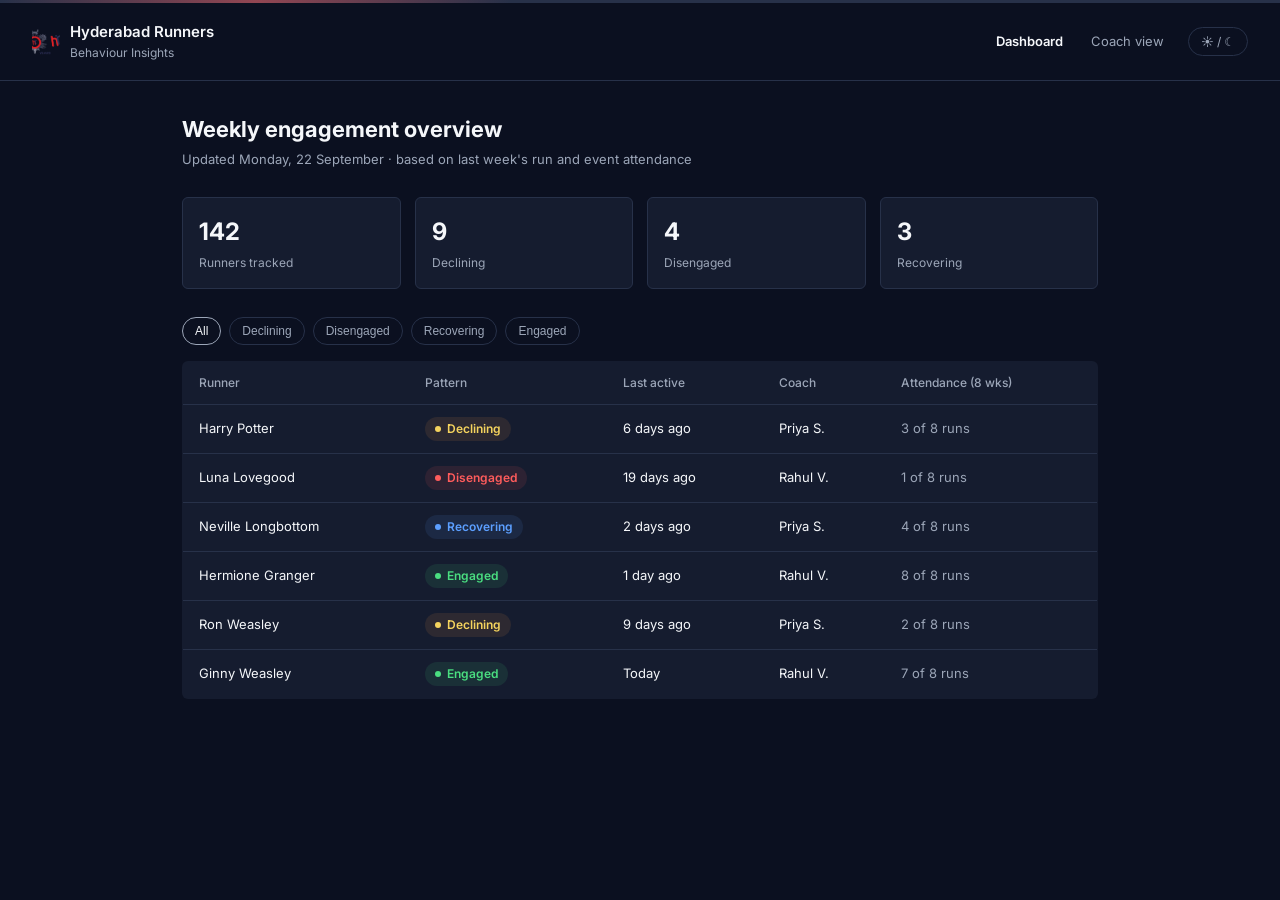
==== index.html @ 962ad206 "Added mock pages" ====
<!DOCTYPE html>
<html lang="en">
<head>
<meta charset="UTF-8">
<meta name="viewport" content="width=device-width, initial-scale=1">
<title>Hyderabad Runners- Behaviour Insights</title>
<link rel="icon" href="logo.png">
<link rel="stylesheet" href="style.css">
</head>
<body>

<div class="motion-strip"><span class="trail"></span><span class="runner">🏃</span></div>

<div class="topbar">
  <div class="brand">
    <img src="logo.png" alt="Hyderabad Runners logo" class="logo">
    <div>Hyderabad Runners<small>Behaviour Insights</small></div>
  </div>
  <div class="topbar-right">
    <nav>
      <a href="index.html" class="active">Dashboard</a>
      <a href="coach.html">Coach view</a>
    </nav>
    <button class="theme-toggle" onclick="toggleTheme()">☀ / ☾</button>
  </div>
</div>

<main>
  <h1>Weekly engagement overview</h1>
  <p class="subtitle">Updated Monday, 22 September · based on last week's run and event attendance</p>

  <div class="stats">
    <div class="stat"><div class="value">142</div><div class="label">Runners tracked</div></div>
    <div class="stat"><div class="value">9</div><div class="label">Declining</div></div>
    <div class="stat"><div class="value">4</div><div class="label">Disengaged</div></div>
    <div class="stat"><div class="value">3</div><div class="label">Recovering</div></div>
  </div>

  <div class="filters">
    <button class="filter active">All</button>
    <button class="filter">Declining</button>
    <button class="filter">Disengaged</button>
    <button class="filter">Recovering</button>
    <button class="filter">Engaged</button>
  </div>

  <table>
    <thead>
      <tr>
        <th>Runner</th>
        <th>Pattern</th>
        <th>Last active</th>
        <th>Coach</th>
        <th>Attendance (8 wks)</th>
      </tr>
    </thead>
    <tbody>
      <tr><td><a href="coach.html">Harry Potter</a></td><td><span class="tag declining">Declining</span></td><td>6 days ago</td><td>Priya S.</td><td class="dim">3 of 8 runs</td></tr>
      <tr><td><a href="coach.html">Luna Lovegood</a></td><td><span class="tag disengaged">Disengaged</span></td><td>19 days ago</td><td>Rahul V.</td><td class="dim">1 of 8 runs</td></tr>
      <tr><td><a href="coach.html">Neville Longbottom</a></td><td><span class="tag recovering">Recovering</span></td><td>2 days ago</td><td>Priya S.</td><td class="dim">4 of 8 runs</td></tr>
      <tr><td><a href="coach.html">Hermione Granger</a></td><td><span class="tag engaged">Engaged</span></td><td>1 day ago</td><td>Rahul V.</td><td class="dim">8 of 8 runs</td></tr>
      <tr><td><a href="coach.html">Ron Weasley</a></td><td><span class="tag declining">Declining</span></td><td>9 days ago</td><td>Priya S.</td><td class="dim">2 of 8 runs</td></tr>
      <tr><td><a href="coach.html">Ginny Weasley</a></td><td><span class="tag engaged">Engaged</span></td><td>Today</td><td>Rahul V.</td><td class="dim">7 of 8 runs</td></tr>
    </tbody>
  </table>

  
</main>

<script>
function toggleTheme() {
  const html = document.documentElement;
  const isLight = html.getAttribute('data-theme') === 'light';
  html.setAttribute('data-theme', isLight ? 'dark' : 'light');
  localStorage.setItem('theme', isLight ? 'dark' : 'light');
}
(function() {
  const saved = localStorage.getItem('theme');
  if (saved) document.documentElement.setAttribute('data-theme', saved);
})();
</script>
</body>
</html>
---- style.css ----
@import url('https://fonts.googleapis.com/css2?family=Inter:wght@400;500;600;700&display=swap');

:root {
  --bg: #0B1020;
  --panel: #151C2F;
  --border: #273149;
  --text: #F5F7FA;
  --text-dim: #9CA6B8;
  --engaged: #4ADE80;
  --declining: #F4D35E;
  --disengaged: #FF5C5C;
  --recovering: #5C9FFF;
}

html[data-theme="light"] {
  --bg: #F7F8FB;
  --panel: #FFFFFF;
  --border: #E2E6EE;
  --text: #12172B;
  --text-dim: #666F87;
  --engaged: #1FA25A;
  --declining: #B8860B;
  --disengaged: #E4483F;
  --recovering: #2F6FE0;
}

* { box-sizing: border-box; }

body {
  margin: 0;
  background: var(--bg);
  color: var(--text);
  font-family: 'Inter', system-ui, sans-serif;
  font-size: 15px;
  line-height: 1.5;
  transition: background 0.2s ease, color 0.2s ease;
}

.motion-strip {
  position: relative;
  height: 3px;
  background: var(--border);
  overflow: hidden;
}
.motion-strip .runner {
  position: absolute;
  top: -9px;
  left: -24px;
  font-size: 14px;
  animation: run-across 7s linear infinite;
}
.motion-strip .trail {
  position: absolute;
  top: 0; left: 0;
  height: 100%;
  width: 40%;
  background: linear-gradient(90deg, transparent, var(--disengaged), transparent);
  opacity: 0.5;
  animation: run-across 7s linear infinite;
}
@keyframes run-across {
  from { transform: translateX(-10%); }
  to   { transform: translateX(110vw); }
}
@media (prefers-reduced-motion: reduce) {
  .motion-strip .runner, .motion-strip .trail { animation: none; display: none; }
}

.topbar {
  display: flex;
  align-items: center;
  justify-content: space-between;
  padding: 18px 32px;
  border-bottom: 1px solid var(--border);
}

.brand {
  display: flex;
  align-items: center;
  gap: 10px;
  font-weight: 600;
  font-size: 15px;
}

.brand img.logo {
  width: 28px;
  height: 28px;
  border-radius: 6px;
  object-fit: cover;
}

.brand .dot {
  width: 8px; height: 8px; border-radius: 50%;
  background: var(--disengaged);
}

.brand small {
  display: block;
  color: var(--text-dim);
  font-weight: 400;
  font-size: 12px;
}

.topbar-right { display: flex; align-items: center; gap: 4px; }

.theme-toggle {
  border: 1px solid var(--border);
  background: transparent;
  color: var(--text-dim);
  font-size: 12px;
  padding: 6px 12px;
  border-radius: 20px;
  margin-left: 20px;
  cursor: pointer;
  font-family: inherit;
}
.theme-toggle:hover { color: var(--text); }

.topbar nav a {
  color: var(--text-dim);
  text-decoration: none;
  font-size: 13px;
  margin-left: 24px;
}
.topbar nav a.active { color: var(--text); font-weight: 600; }

main { max-width: 980px; margin: 0 auto; padding: 32px; }

h1 { font-size: 22px; margin: 0 0 4px; }
.subtitle { color: var(--text-dim); font-size: 13px; margin: 0 0 28px; }

.stats { display: grid; grid-template-columns: repeat(4, 1fr); gap: 14px; margin-bottom: 28px; }
.stat {
  background: var(--panel);
  border: 1px solid var(--border);
  border-radius: 6px;
  padding: 16px;
}
.stat .value { font-size: 24px; font-weight: 700; }
.stat .label { color: var(--text-dim); font-size: 12px; margin-top: 4px; }

.filters { display: flex; gap: 8px; margin-bottom: 16px; }
.filter {
  border: 1px solid var(--border);
  background: transparent;
  color: var(--text-dim);
  font-size: 12px;
  padding: 6px 12px;
  border-radius: 20px;
}
.filter.active { color: var(--text); border-color: var(--text-dim); }

table { width: 100%; border-collapse: collapse; background: var(--panel); border: 1px solid var(--border); border-radius: 6px; overflow: hidden; }
th, td { text-align: left; padding: 12px 16px; font-size: 13px; }
thead th { color: var(--text-dim); font-weight: 500; font-size: 12px; border-bottom: 1px solid var(--border); }
tbody tr { border-bottom: 1px solid var(--border); }
tbody tr:last-child { border-bottom: none; }
tbody tr:hover { background: rgba(255,255,255,0.02); cursor: pointer; }
tbody tr a { color: inherit; text-decoration: none; display: block; }

.tag {
  display: inline-flex; align-items: center; gap: 6px;
  font-size: 12px; font-weight: 600; padding: 3px 10px; border-radius: 20px;
}
.tag::before { content: ''; width: 6px; height: 6px; border-radius: 50%; }
.tag.engaged { color: var(--engaged); background: rgba(74,222,128,0.1); }
.tag.engaged::before { background: var(--engaged); }
.tag.declining { color: var(--declining); background: rgba(255,159,67,0.1); }
.tag.declining::before { background: var(--declining); }
.tag.disengaged { color: var(--disengaged); background: rgba(255,92,92,0.1); }
.tag.disengaged::before { background: var(--disengaged); }
.tag.recovering { color: var(--recovering); background: rgba(92,159,255,0.1); }
.tag.recovering::before { background: var(--recovering); }

.dim { color: var(--text-dim); }

/* Coach view */
.back-link { color: var(--text-dim); text-decoration: none; font-size: 13px; display: inline-block; margin-bottom: 20px; }
.runner-header { display: flex; align-items: center; justify-content: space-between; margin-bottom: 24px; }
.runner-header h1 { margin: 0; }

.panel { background: var(--panel); border: 1px solid var(--border); border-radius: 6px; padding: 20px; margin-bottom: 16px; }
.panel h2 { font-size: 14px; margin: 0 0 14px; color: var(--text-dim); font-weight: 500; }

.timeline { list-style: none; padding: 0; margin: 0; }
.timeline li { display: flex; justify-content: space-between; padding: 8px 0; border-bottom: 1px solid var(--border); font-size: 13px; }
.timeline li:last-child { border-bottom: none; }
.timeline .missed { color: var(--disengaged); }
.timeline .attended { color: var(--engaged); }

.insight { font-size: 14px; line-height: 1.6; }
.insight strong { color: var(--declining); }

.actions { display: flex; gap: 10px; flex-wrap: wrap; }
.btn {
  border: 1px solid var(--border);
  background: var(--bg);
  color: var(--text);
  padding: 10px 16px;
  border-radius: 6px;
  font-size: 13px;
  font-weight: 500;
  cursor: pointer;
  font-family: inherit;
}
.btn.primary { background: var(--disengaged); border-color: var(--disengaged); color: #1a0a0a; }
.btn.ghost { color: var(--text-dim); }

.note { font-size: 12px; color: var(--text-dim); margin-top: 24px; border-top: 1px solid var(--border); padding-top: 16px; }
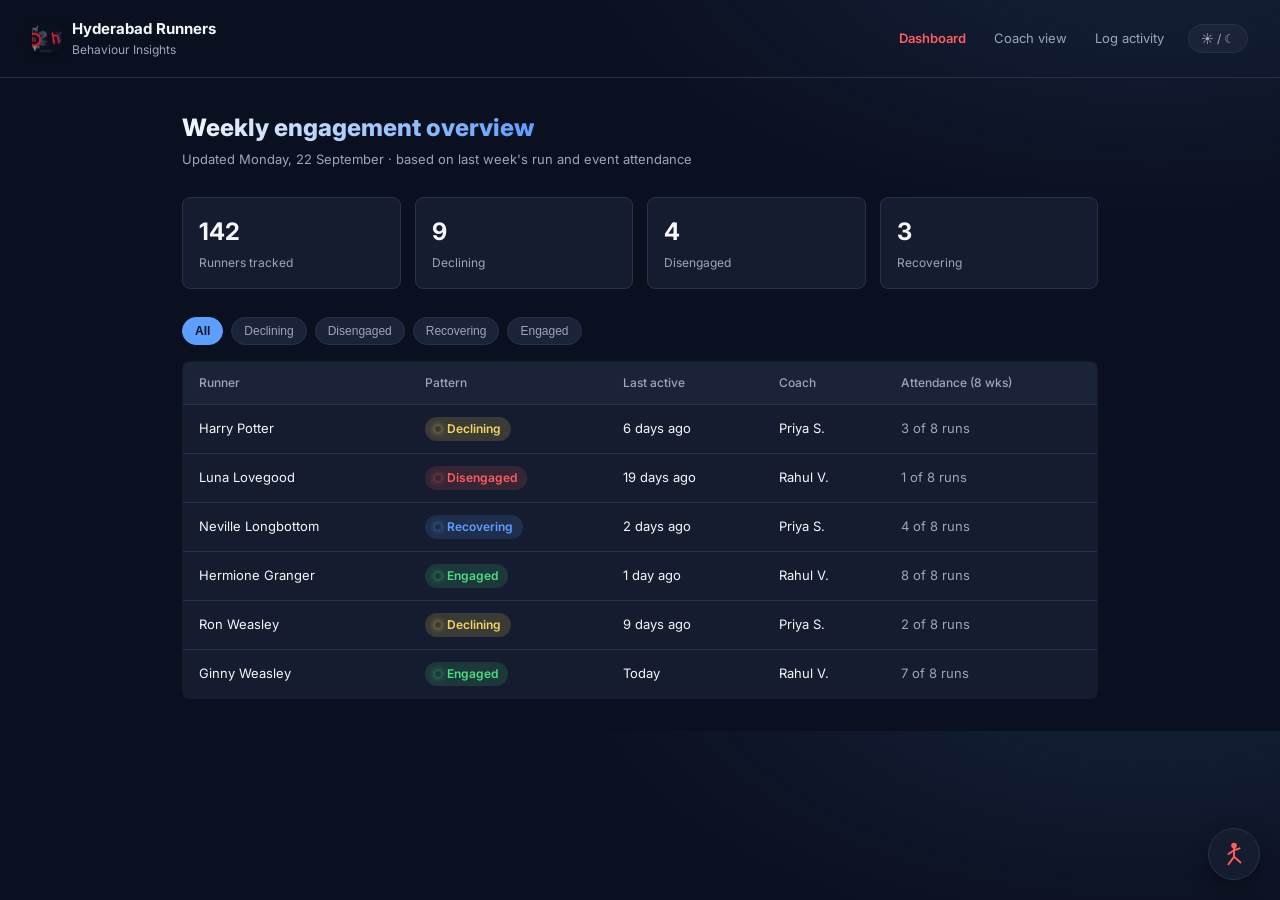
==== commit a95485be: "Added log activity page." ====
--- a/index.html
+++ b/index.html
@@ -3,13 +3,22 @@
 <head>
 <meta charset="UTF-8">
 <meta name="viewport" content="width=device-width, initial-scale=1">
-<title>Hyderabad Runners- Behaviour Insights</title>
+<title>Hyderabad Runners — Behaviour Insights</title>
 <link rel="icon" href="logo.png">
 <link rel="stylesheet" href="style.css">
 </head>
 <body>
 
-<div class="motion-strip"><span class="trail"></span><span class="runner">🏃</span></div>
+<div class="runner-badge">
+  <svg viewBox="0 0 64 64">
+    <circle cx="32" cy="14" r="6" fill="currentColor"/>
+    <line x1="32" y1="20" x2="32" y2="38" stroke="currentColor" stroke-width="4" stroke-linecap="round"/>
+    <line class="arm1" x1="32" y1="24" x2="20" y2="32" stroke="currentColor" stroke-width="4" stroke-linecap="round"/>
+    <line class="arm2" x1="32" y1="24" x2="44" y2="20" stroke="currentColor" stroke-width="4" stroke-linecap="round"/>
+    <line class="leg1" x1="32" y1="38" x2="20" y2="54" stroke="currentColor" stroke-width="4" stroke-linecap="round"/>
+    <line class="leg2" x1="32" y1="38" x2="46" y2="50" stroke="currentColor" stroke-width="4" stroke-linecap="round"/>
+  </svg>
+</div>
 
 <div class="topbar">
   <div class="brand">
@@ -20,6 +29,7 @@
     <nav>
       <a href="index.html" class="active">Dashboard</a>
       <a href="coach.html">Coach view</a>
+      <a href="log-activity.html">Log activity</a>
     </nav>
     <button class="theme-toggle" onclick="toggleTheme()">☀ / ☾</button>
   </div>
@@ -63,8 +73,6 @@
       <tr><td><a href="coach.html">Ginny Weasley</a></td><td><span class="tag engaged">Engaged</span></td><td>Today</td><td>Rahul V.</td><td class="dim">7 of 8 runs</td></tr>
     </tbody>
   </table>
-
-  
 </main>
 
 <script>
@@ -80,4 +88,4 @@
 })();
 </script>
 </body>
-</html>
+</html>
--- a/style.css
+++ b/style.css
@@ -1,27 +1,35 @@
-@import url('https://fonts.googleapis.com/css2?family=Inter:wght@400;500;600;700&display=swap');
+@import url('https://fonts.googleapis.com/css2?family=Inter:wght@400;500;600;700;800&display=swap');
 
 :root {
   --bg: #0B1020;
   --panel: #151C2F;
+  --panel-alt: #1B2338;
   --border: #273149;
   --text: #F5F7FA;
   --text-dim: #9CA6B8;
+  --accent: #FF5C5C;
+  --accent-2: #5C9FFF;
   --engaged: #4ADE80;
   --declining: #F4D35E;
   --disengaged: #FF5C5C;
   --recovering: #5C9FFF;
+  --shadow: rgba(0,0,0,0.35);
 }
 
 html[data-theme="light"] {
-  --bg: #F7F8FB;
+  --bg: #EEF2FA;
   --panel: #FFFFFF;
-  --border: #E2E6EE;
+  --panel-alt: #F4F7FE;
+  --border: #DCE3F0;
   --text: #12172B;
-  --text-dim: #666F87;
+  --text-dim: #5A6478;
+  --accent: #E4483F;
+  --accent-2: #2F6FE0;
   --engaged: #1FA25A;
   --declining: #B8860B;
   --disengaged: #E4483F;
   --recovering: #2F6FE0;
+  --shadow: rgba(30,40,80,0.10);
 }
 
 * { box-sizing: border-box; }
@@ -29,41 +37,12 @@
 body {
   margin: 0;
   background: var(--bg);
+  background-image: radial-gradient(600px 300px at 90% -10%, color-mix(in srgb, var(--accent-2) 12%, transparent), transparent);
   color: var(--text);
   font-family: 'Inter', system-ui, sans-serif;
   font-size: 15px;
   line-height: 1.5;
-  transition: background 0.2s ease, color 0.2s ease;
-}
-
-.motion-strip {
-  position: relative;
-  height: 3px;
-  background: var(--border);
-  overflow: hidden;
-}
-.motion-strip .runner {
-  position: absolute;
-  top: -9px;
-  left: -24px;
-  font-size: 14px;
-  animation: run-across 7s linear infinite;
-}
-.motion-strip .trail {
-  position: absolute;
-  top: 0; left: 0;
-  height: 100%;
-  width: 40%;
-  background: linear-gradient(90deg, transparent, var(--disengaged), transparent);
-  opacity: 0.5;
-  animation: run-across 7s linear infinite;
-}
-@keyframes run-across {
-  from { transform: translateX(-10%); }
-  to   { transform: translateX(110vw); }
-}
-@media (prefers-reduced-motion: reduce) {
-  .motion-strip .runner, .motion-strip .trail { animation: none; display: none; }
+  transition: background 0.25s ease, color 0.25s ease;
 }
 
 .topbar {
@@ -74,38 +53,18 @@
   border-bottom: 1px solid var(--border);
 }
 
-.brand {
-  display: flex;
-  align-items: center;
-  gap: 10px;
-  font-weight: 600;
-  font-size: 15px;
-}
-
-.brand img.logo {
-  width: 28px;
-  height: 28px;
-  border-radius: 6px;
-  object-fit: cover;
-}
-
-.brand .dot {
-  width: 8px; height: 8px; border-radius: 50%;
-  background: var(--disengaged);
-}
-
-.brand small {
-  display: block;
-  color: var(--text-dim);
-  font-weight: 400;
-  font-size: 12px;
-}
+.brand { display: flex; align-items: center; gap: 10px; font-weight: 700; font-size: 15px; }
+.brand img.logo { width: 30px; height: 30px; border-radius: 8px; object-fit: cover; box-shadow: 0 2px 8px var(--shadow); }
+.brand small { display: block; color: var(--text-dim); font-weight: 400; font-size: 12px; }
 
 .topbar-right { display: flex; align-items: center; gap: 4px; }
 
+.topbar nav a { color: var(--text-dim); text-decoration: none; font-size: 13px; margin-left: 24px; }
+.topbar nav a.active { color: var(--accent); font-weight: 600; }
+
 .theme-toggle {
   border: 1px solid var(--border);
-  background: transparent;
+  background: var(--panel-alt);
   color: var(--text-dim);
   font-size: 12px;
   padding: 6px 12px;
@@ -114,79 +73,78 @@
   cursor: pointer;
   font-family: inherit;
 }
-.theme-toggle:hover { color: var(--text); }
-
-.topbar nav a {
-  color: var(--text-dim);
-  text-decoration: none;
-  font-size: 13px;
-  margin-left: 24px;
-}
-.topbar nav a.active { color: var(--text); font-weight: 600; }
+.theme-toggle:hover { color: var(--text); border-color: var(--accent-2); }
 
 main { max-width: 980px; margin: 0 auto; padding: 32px; }
 
-h1 { font-size: 22px; margin: 0 0 4px; }
+h1 {
+  font-size: 24px;
+  font-weight: 800;
+  margin: 0 0 4px;
+  background: linear-gradient(90deg, var(--text), var(--accent-2));
+  -webkit-background-clip: text;
+  background-clip: text;
+  color: transparent;
+  display: inline-block;
+}
 .subtitle { color: var(--text-dim); font-size: 13px; margin: 0 0 28px; }
 
 .stats { display: grid; grid-template-columns: repeat(4, 1fr); gap: 14px; margin-bottom: 28px; }
 .stat {
   background: var(--panel);
   border: 1px solid var(--border);
-  border-radius: 6px;
+  border-radius: 8px;
   padding: 16px;
-}
+  transition: transform 0.15s ease, box-shadow 0.15s ease;
+}
+.stat:hover { transform: translateY(-2px); box-shadow: 0 8px 20px var(--shadow); }
 .stat .value { font-size: 24px; font-weight: 700; }
 .stat .label { color: var(--text-dim); font-size: 12px; margin-top: 4px; }
 
 .filters { display: flex; gap: 8px; margin-bottom: 16px; }
 .filter {
   border: 1px solid var(--border);
-  background: transparent;
+  background: var(--panel-alt);
   color: var(--text-dim);
   font-size: 12px;
   padding: 6px 12px;
   border-radius: 20px;
 }
-.filter.active { color: var(--text); border-color: var(--text-dim); }
-
-table { width: 100%; border-collapse: collapse; background: var(--panel); border: 1px solid var(--border); border-radius: 6px; overflow: hidden; }
+.filter.active { color: var(--bg); background: var(--accent-2); border-color: var(--accent-2); font-weight: 600; }
+
+table { width: 100%; border-collapse: collapse; background: var(--panel); border: 1px solid var(--border); border-radius: 8px; overflow: hidden; }
 th, td { text-align: left; padding: 12px 16px; font-size: 13px; }
-thead th { color: var(--text-dim); font-weight: 500; font-size: 12px; border-bottom: 1px solid var(--border); }
+thead th { color: var(--text-dim); font-weight: 500; font-size: 12px; border-bottom: 1px solid var(--border); background: var(--panel-alt); }
 tbody tr { border-bottom: 1px solid var(--border); }
 tbody tr:last-child { border-bottom: none; }
-tbody tr:hover { background: rgba(255,255,255,0.02); cursor: pointer; }
+tbody tr:hover { background: var(--panel-alt); cursor: pointer; }
 tbody tr a { color: inherit; text-decoration: none; display: block; }
 
 .tag {
   display: inline-flex; align-items: center; gap: 6px;
   font-size: 12px; font-weight: 600; padding: 3px 10px; border-radius: 20px;
 }
-.tag::before { content: ''; width: 6px; height: 6px; border-radius: 50%; }
-.tag.engaged { color: var(--engaged); background: rgba(74,222,128,0.1); }
-.tag.engaged::before { background: var(--engaged); }
-.tag.declining { color: var(--declining); background: rgba(255,159,67,0.1); }
-.tag.declining::before { background: var(--declining); }
-.tag.disengaged { color: var(--disengaged); background: rgba(255,92,92,0.1); }
-.tag.disengaged::before { background: var(--disengaged); }
-.tag.recovering { color: var(--recovering); background: rgba(92,159,255,0.1); }
-.tag.recovering::before { background: var(--recovering); }
+.tag::before { content: ''; width: 6px; height: 6px; border-radius: 50%; box-shadow: 0 0 6px currentColor; }
+.tag.engaged { color: var(--engaged); background: color-mix(in srgb, var(--engaged) 14%, transparent); }
+.tag.declining { color: var(--declining); background: color-mix(in srgb, var(--declining) 16%, transparent); }
+.tag.disengaged { color: var(--disengaged); background: color-mix(in srgb, var(--disengaged) 14%, transparent); }
+.tag.recovering { color: var(--recovering); background: color-mix(in srgb, var(--recovering) 14%, transparent); }
 
 .dim { color: var(--text-dim); }
 
-/* Coach view */
-.back-link { color: var(--text-dim); text-decoration: none; font-size: 13px; display: inline-block; margin-bottom: 20px; }
+.back-link { color: var(--accent-2); text-decoration: none; font-size: 13px; display: inline-block; margin-bottom: 20px; }
 .runner-header { display: flex; align-items: center; justify-content: space-between; margin-bottom: 24px; }
 .runner-header h1 { margin: 0; }
 
-.panel { background: var(--panel); border: 1px solid var(--border); border-radius: 6px; padding: 20px; margin-bottom: 16px; }
-.panel h2 { font-size: 14px; margin: 0 0 14px; color: var(--text-dim); font-weight: 500; }
+.panel { background: var(--panel); border: 1px solid var(--border); border-radius: 8px; padding: 20px; margin-bottom: 16px; transition: box-shadow 0.15s ease; }
+.panel:hover { box-shadow: 0 8px 20px var(--shadow); }
+.panel h2 { font-size: 14px; margin: 0 0 14px; color: var(--text-dim); font-weight: 600; }
 
 .timeline { list-style: none; padding: 0; margin: 0; }
 .timeline li { display: flex; justify-content: space-between; padding: 8px 0; border-bottom: 1px solid var(--border); font-size: 13px; }
 .timeline li:last-child { border-bottom: none; }
-.timeline .missed { color: var(--disengaged); }
-.timeline .attended { color: var(--engaged); }
+.timeline .missed { color: var(--disengaged); font-weight: 600; }
+.timeline .attended { color: var(--engaged); font-weight: 600; }
 
 .insight { font-size: 14px; line-height: 1.6; }
 .insight strong { color: var(--declining); }
@@ -194,7 +152,7 @@
 .actions { display: flex; gap: 10px; flex-wrap: wrap; }
 .btn {
   border: 1px solid var(--border);
-  background: var(--bg);
+  background: var(--panel-alt);
   color: var(--text);
   padding: 10px 16px;
   border-radius: 6px;
@@ -203,7 +161,46 @@
   cursor: pointer;
   font-family: inherit;
 }
-.btn.primary { background: var(--disengaged); border-color: var(--disengaged); color: #1a0a0a; }
-.btn.ghost { color: var(--text-dim); }
-
-.note { font-size: 12px; color: var(--text-dim); margin-top: 24px; border-top: 1px solid var(--border); padding-top: 16px; }
+.btn:hover { border-color: var(--accent-2); }
+.btn.primary { background: var(--accent); border-color: var(--accent); color: #fff; }
+.btn.primary:hover { filter: brightness(1.08); }
+.btn.ghost { background: transparent; color: var(--text-dim); }
+
+.form-grid { display: grid; grid-template-columns: 1fr 1fr; gap: 14px; }
+.form-grid label { display: flex; flex-direction: column; gap: 6px; font-size: 12px; color: var(--text-dim); }
+.form-grid input, .form-grid select {
+  font-family: inherit;
+  font-size: 13px;
+  color: var(--text);
+  background: var(--panel-alt);
+  border: 1px solid var(--border);
+  border-radius: 6px;
+  padding: 9px 10px;
+}
+.form-grid input:focus, .form-grid select:focus { outline: none; border-color: var(--accent-2); }
+
+.runner-badge {
+  position: fixed;
+  right: 20px;
+  bottom: 20px;
+  width: 52px;
+  height: 52px;
+  border-radius: 50%;
+  background: var(--panel);
+  border: 1px solid var(--border);
+  box-shadow: 0 8px 20px var(--shadow);
+  display: flex;
+  align-items: center;
+  justify-content: center;
+  color: var(--accent);
+}
+.runner-badge svg { width: 30px; height: 30px; }
+.runner-badge .arm1 { animation: swing-a 0.6s ease-in-out infinite; transform-origin: 32px 24px; }
+.runner-badge .arm2 { animation: swing-b 0.6s ease-in-out infinite; transform-origin: 32px 24px; }
+.runner-badge .leg1 { animation: swing-a 0.6s ease-in-out infinite; transform-origin: 32px 38px; }
+.runner-badge .leg2 { animation: swing-b 0.6s ease-in-out infinite; transform-origin: 32px 38px; }
+@keyframes swing-a { 0%, 100% { transform: rotate(-18deg); } 50% { transform: rotate(18deg); } }
+@keyframes swing-b { 0%, 100% { transform: rotate(18deg); } 50% { transform: rotate(-18deg); } }
+@media (prefers-reduced-motion: reduce) {
+  .runner-badge .arm1, .runner-badge .arm2, .runner-badge .leg1, .runner-badge .leg2 { animation: none; }
+}
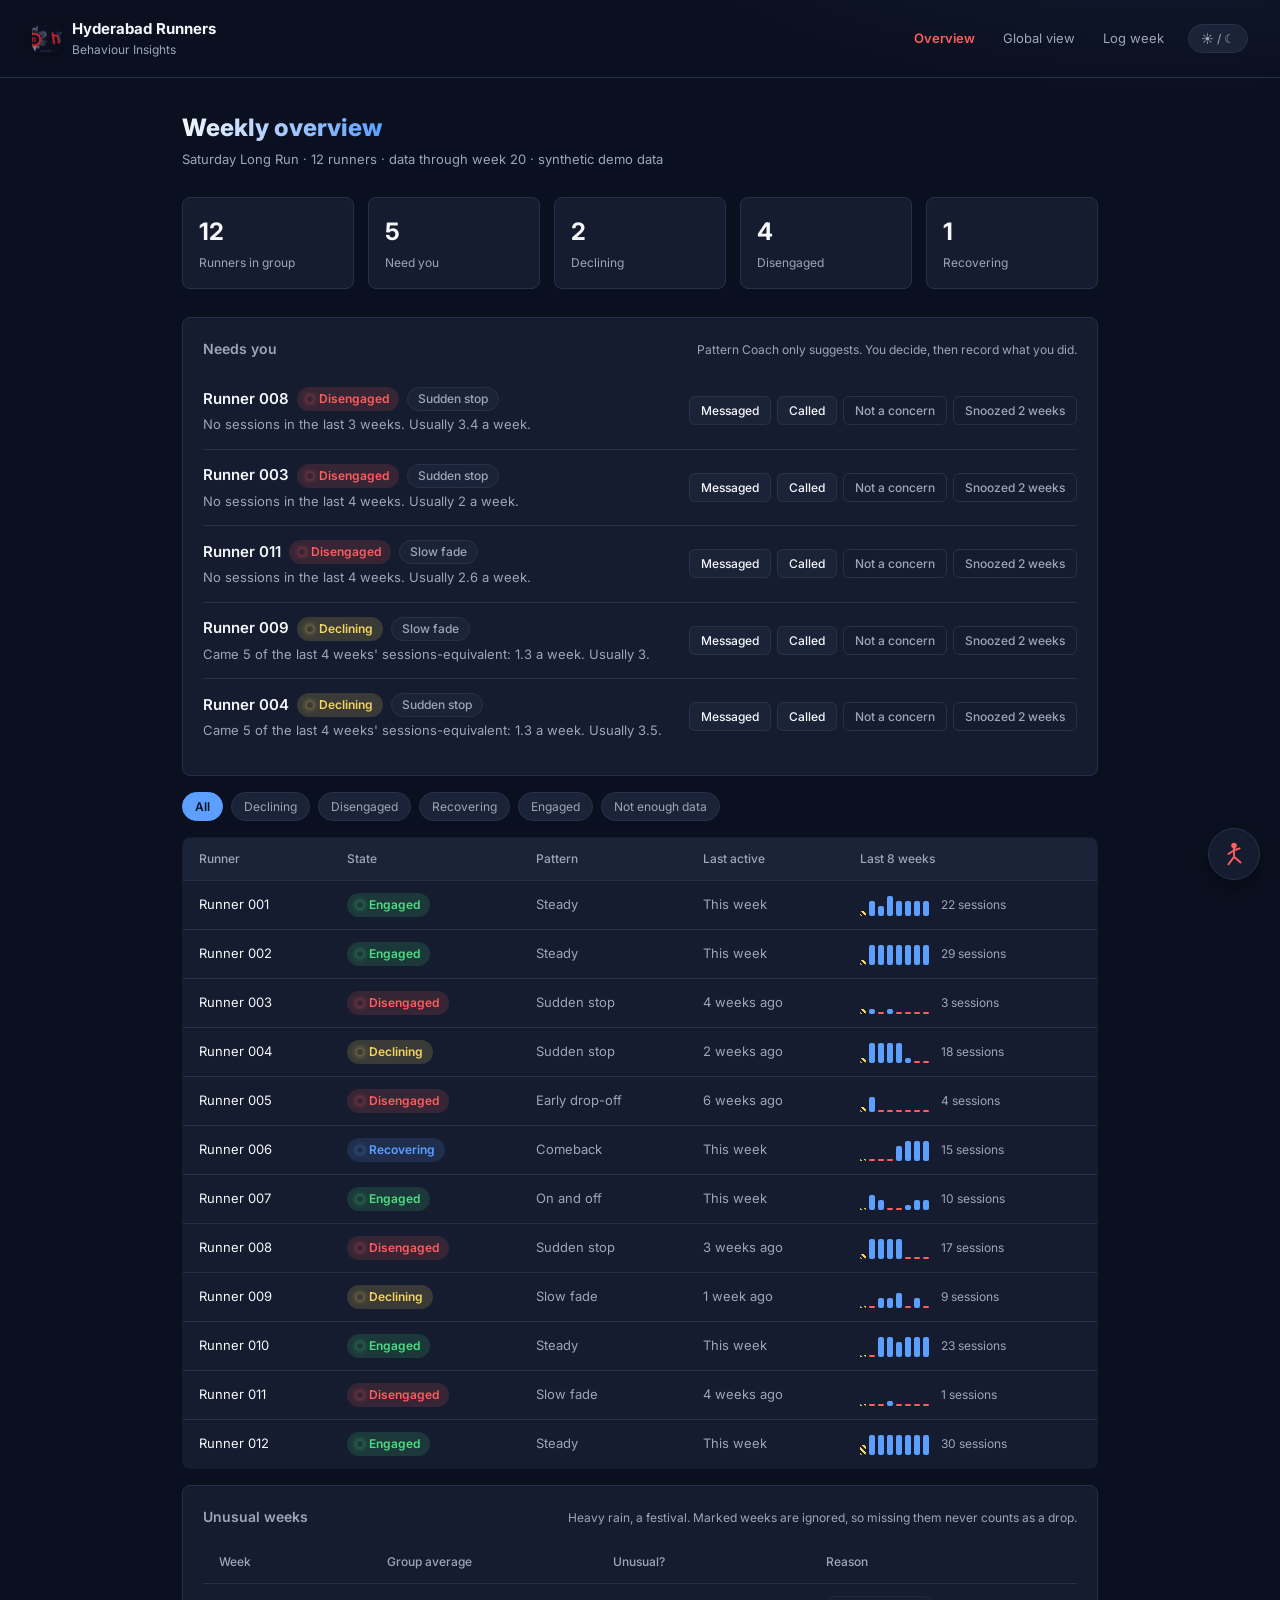
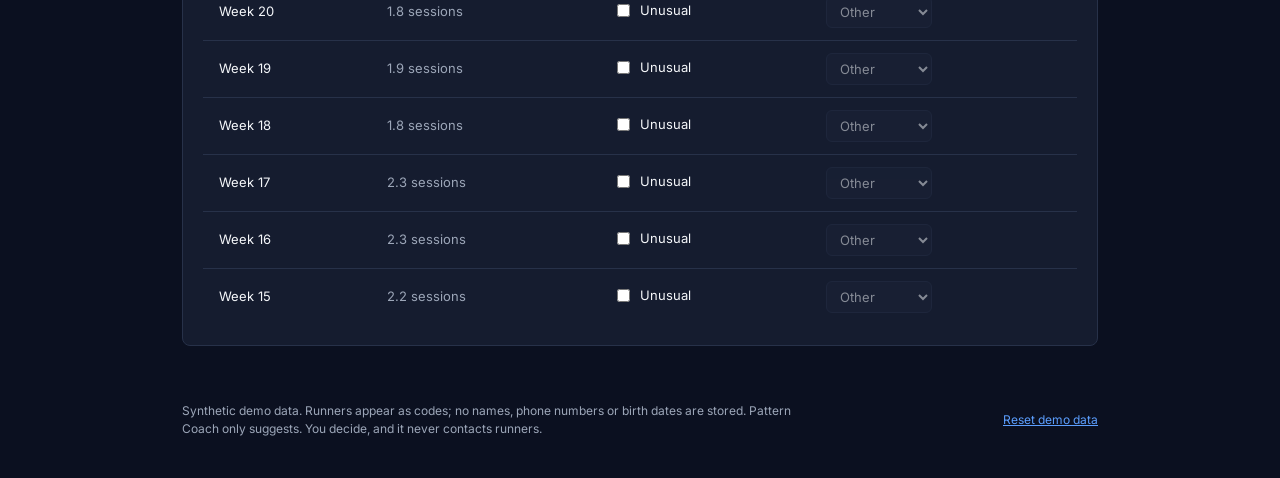
==== commit 1f39c549: "changes for hackathon 1" ====
--- a/index.html
+++ b/index.html
@@ -8,7 +8,6 @@
 <link rel="stylesheet" href="style.css">
 </head>
 <body>
-
 <div class="runner-badge">
   <svg viewBox="0 0 64 64">
     <circle cx="32" cy="14" r="6" fill="currentColor"/>
@@ -19,7 +18,6 @@
     <line class="leg2" x1="32" y1="38" x2="46" y2="50" stroke="currentColor" stroke-width="4" stroke-linecap="round"/>
   </svg>
 </div>
-
 <div class="topbar">
   <div class="brand">
     <img src="logo.png" alt="Hyderabad Runners logo" class="logo">
@@ -27,65 +25,54 @@
   </div>
   <div class="topbar-right">
     <nav>
-      <a href="index.html" class="active">Dashboard</a>
-      <a href="coach.html">Coach view</a>
-      <a href="log-activity.html">Log activity</a>
+      <a href="index.html" class="active" aria-current="page">Overview</a>
+      <a href="global.html">Global view</a>
+      <a href="log-activity.html">Log week</a>
     </nav>
     <button class="theme-toggle" onclick="toggleTheme()">☀ / ☾</button>
   </div>
 </div>
-
 <main>
-  <h1>Weekly engagement overview</h1>
-  <p class="subtitle">Updated Monday, 22 September · based on last week's run and event attendance</p>
-
-  <div class="stats">
-    <div class="stat"><div class="value">142</div><div class="label">Runners tracked</div></div>
-    <div class="stat"><div class="value">9</div><div class="label">Declining</div></div>
-    <div class="stat"><div class="value">4</div><div class="label">Disengaged</div></div>
-    <div class="stat"><div class="value">3</div><div class="label">Recovering</div></div>
-  </div>
-
-  <div class="filters">
-    <button class="filter active">All</button>
-    <button class="filter">Declining</button>
-    <button class="filter">Disengaged</button>
-    <button class="filter">Recovering</button>
-    <button class="filter">Engaged</button>
-  </div>
-
-  <table>
-    <thead>
-      <tr>
-        <th>Runner</th>
-        <th>Pattern</th>
-        <th>Last active</th>
-        <th>Coach</th>
-        <th>Attendance (8 wks)</th>
-      </tr>
-    </thead>
-    <tbody>
-      <tr><td><a href="coach.html">Harry Potter</a></td><td><span class="tag declining">Declining</span></td><td>6 days ago</td><td>Priya S.</td><td class="dim">3 of 8 runs</td></tr>
-      <tr><td><a href="coach.html">Luna Lovegood</a></td><td><span class="tag disengaged">Disengaged</span></td><td>19 days ago</td><td>Rahul V.</td><td class="dim">1 of 8 runs</td></tr>
-      <tr><td><a href="coach.html">Neville Longbottom</a></td><td><span class="tag recovering">Recovering</span></td><td>2 days ago</td><td>Priya S.</td><td class="dim">4 of 8 runs</td></tr>
-      <tr><td><a href="coach.html">Hermione Granger</a></td><td><span class="tag engaged">Engaged</span></td><td>1 day ago</td><td>Rahul V.</td><td class="dim">8 of 8 runs</td></tr>
-      <tr><td><a href="coach.html">Ron Weasley</a></td><td><span class="tag declining">Declining</span></td><td>9 days ago</td><td>Priya S.</td><td class="dim">2 of 8 runs</td></tr>
-      <tr><td><a href="coach.html">Ginny Weasley</a></td><td><span class="tag engaged">Engaged</span></td><td>Today</td><td>Rahul V.</td><td class="dim">7 of 8 runs</td></tr>
-    </tbody>
-  </table>
+  <h1>Weekly overview</h1>
+  <p class="subtitle" id="sub"></p>
+  <div class="stats" id="stats"></div>
+  <section class="panel"><div class="panel-head"><h2>Needs you</h2><span class="dim small">Pattern Coach only suggests. You decide, then record what you did.</span></div>
+    <ul class="needs" id="needs"></ul>
+    <details class="aside" id="aw" hidden><summary>Set aside (<span id="ac">0</span>)</summary><ul class="needs" id="aside"></ul></details>
+  </section>
+  <div class="filters" id="filters"></div>
+  <div class="table-wrap"><table><thead><tr><th>Runner</th><th>State</th><th>Pattern</th><th>Last active</th><th>Last 8 weeks</th></tr></thead><tbody id="rows"></tbody></table></div>
+  <section class="panel" style="margin-top:16px"><div class="panel-head"><h2>Unusual weeks</h2><span class="dim small">Heavy rain, a festival. Marked weeks are ignored, so missing them never counts as a drop.</span></div>
+    <div class="table-wrap"><table class="plain"><thead><tr><th>Week</th><th>Group average</th><th>Unusual?</th><th>Reason</th></tr></thead><tbody id="wks"></tbody></table></div></section>
 </main>
-
+<script src="js/app.js"></script>
 <script>
-function toggleTheme() {
-  const html = document.documentElement;
-  const isLight = html.getAttribute('data-theme') === 'light';
-  html.setAttribute('data-theme', isLight ? 'dark' : 'light');
-  localStorage.setItem('theme', isLight ? 'dark' : 'light');
-}
-(function() {
-  const saved = localStorage.getItem('theme');
-  if (saved) document.documentElement.setAttribute('data-theme', saved);
+(function(){'use strict';var $=function(i){return document.getElementById(i)},esc=UI.esc;
+function needRow(v){var a=v.action,c;
+ if(a)c='<div class="done"><span class="done-label">'+esc(a.label)+' · week '+a.w+'</span>'+(a.outcome?'<span class="outcome">'+esc(a.outcome)+'</span>':'')+'<button type="button" class="linklike" data-undo="'+a.id+'">Undo</button></div>';
+ else c='<div class="actions tight">'+Object.keys(HR.ACT).map(function(k){return '<button type="button" class="btn sm'+(k=='not_concern'||k=='snooze'?' ghost':'')+'" data-act="'+k+'" data-id="'+esc(v.id)+'">'+esc(HR.ACT[k])+'</button>'}).join('')+'</div>';
+ return '<li class="need"><div class="need-main"><div class="need-title"><a href="coach.html?id='+encodeURIComponent(v.id)+'">'+esc(v.code)+'</a> '+UI.tag(v.state,v.sl)+' <span class="chip">'+esc(v.pl)+'</span></div><p class="need-reason">'+esc(v.reason)+'</p></div>'+c+'</li>'}
+var d,f='all',F=[['all','All'],['declining','Declining'],['disengaged','Disengaged'],['recovering','Recovering'],['engaged','Engaged'],['not_enough_data','Not enough data']],RS=['Heavy rain','Festival','Other'];
+function draw(){var s=d.stats;$('sub').textContent=d.group+' · '+d.size+' runners · data through week '+d.latest+' · synthetic demo data';
+ $('stats').innerHTML=[[s.runners,'Runners in group'],[s.needs,'Need you'],[s.declining,'Declining'],[s.disengaged,'Disengaged'],[s.recovering,'Recovering']].map(function(x){return '<div class="stat"><div class="value">'+x[0]+'</div><div class="label">'+x[1]+'</div></div>'}).join('');
+ $('needs').innerHTML=d.needs.length?d.needs.map(needRow).join(''):'<li class="empty">No one needs a check-in this week.</li>';
+ $('aw').hidden=!d.aside.length;$('ac').textContent=d.aside.length;$('aside').innerHTML=d.aside.map(needRow).join('');
+ $('filters').innerHTML=F.map(function(x){return '<button type="button" class="filter'+(f==x[0]?' active':'')+'" data-f="'+x[0]+'">'+x[1]+'</button>'}).join('');
+ $('rows').innerHTML=d.runners.filter(function(v){return f=='all'||v.state==f}).map(function(v){var u='coach.html?id='+encodeURIComponent(v.id);return '<tr data-href="'+u+'"><td><a href="'+u+'">'+esc(v.code)+'</a></td><td>'+UI.tag(v.state,v.sl)+'</td><td class="dim">'+esc(v.pl)+'</td><td class="dim">'+UI.ago(v.ago)+'</td><td>'+UI.spark(v.hist)+' <span class="dim small">'+v.sum+' sessions</span></td></tr>'}).join('')||'<tr><td colspan="5" class="empty">No runners in this state.</td></tr>';
+ $('wks').innerHTML=d.weeks.map(function(w){var k=RS.indexOf(w.note)>=0;return '<tr><td>Week '+w.w+'</td><td class="dim">'+(w.avg==null?'Not logged':(Math.round(w.avg*10)/10)+' sessions')+'</td><td><label class="check"><input type="checkbox" data-w="'+w.w+'"'+(w.u?' checked':'')+'> Unusual</label></td><td><select data-n="'+w.w+'"'+(w.u?'':' disabled')+'>'+RS.map(function(r){return '<option'+((k?w.note==r:r=='Other')?' selected':'')+'>'+r+'</option>'}).join('')+'</select></td></tr>'}).join('')}
+function load(){d=HR.needsYou();draw()}
+document.addEventListener('click',function(e){var t=e.target,b=t.closest('[data-act]'),u=t.closest('[data-undo]'),q=t.closest('[data-f]'),tr=t.closest('tr[data-href]');
+ if(b){HR.act(b.dataset.id,b.dataset.act);UI.toast('Saved: '+b.textContent+'.');load()}
+ else if(u){HR.undo(+u.dataset.undo);UI.toast('Undone.');load()}
+ else if(q){f=q.dataset.f;draw()}
+ else if(tr&&!t.closest('a'))location.href=tr.dataset.href});
+document.addEventListener('change',function(e){var t=e.target,k,r;
+ if(t.dataset.w){k=+t.dataset.w;r=HR.setNote(k,t.checked,document.querySelector('[data-n="'+k+'"]').value).changes.filter(function(c){return c.g==0});
+  var n=r.filter(function(c){return c.now}).length,c=r.filter(function(c){return c.cleared}).length;
+  UI.toast('Week '+k+(t.checked?' marked unusual. ':' back in the checks. ')+(n?n+' now need you.':c?c+' no longer need you.':'No one is flagged because of that week.'));load()}
+ else if(t.dataset.n){HR.setNote(+t.dataset.n,true,t.value);load()}});
+load();
 })();
 </script>
 </body>
-</html>+</html>
--- a/style.css
+++ b/style.css
@@ -203,4 +203,50 @@
 @keyframes swing-b { 0%, 100% { transform: rotate(18deg); } 50% { transform: rotate(-18deg); } }
 @media (prefers-reduced-motion: reduce) {
   .runner-badge .arm1, .runner-badge .arm2, .runner-badge .leg1, .runner-badge .leg2 { animation: none; }
-}+}
+/* ---------- Pattern Coach additions ---------- */
+:focus-visible{outline:2px solid var(--accent-2);outline-offset:2px}
+.stats{grid-template-columns:repeat(auto-fit,minmax(150px,1fr))}
+.small{font-size:12px}
+.tag.nodata{color:var(--text-dim);background:color-mix(in srgb,var(--text-dim) 16%,transparent)}
+.chip{display:inline-block;font-size:12px;font-weight:500;padding:2px 10px;border-radius:20px;border:1px solid var(--border);color:var(--text-dim);background:var(--panel-alt)}
+.page-head,.panel-head{display:flex;justify-content:space-between;align-items:baseline;gap:16px;flex-wrap:wrap}
+.panel-head{margin-bottom:14px}.panel-head h2{margin:0}
+.panel h3.sub{font-size:13px;font-weight:600;color:var(--text-dim);margin:20px 0 10px}
+.table-wrap{overflow-x:auto}table.plain{background:transparent;border:none}table.plain thead th{background:transparent}
+td.empty,li.empty{color:var(--text-dim);padding:14px 0;list-style:none}td.empty{padding:16px}
+.needs{list-style:none;margin:0;padding:0}
+.need{display:flex;justify-content:space-between;align-items:center;gap:16px;flex-wrap:wrap;padding:14px 0;border-bottom:1px solid var(--border)}
+.need:last-child{border-bottom:none}.need-main{flex:1 1 320px;min-width:0}
+.need-title{display:flex;align-items:center;gap:8px;flex-wrap:wrap;font-weight:600}.need-title a{color:var(--text);text-decoration:none}
+.need-reason{margin:4px 0 0;font-size:13px;color:var(--text-dim)}
+.actions.tight{gap:6px}.btn.sm{padding:6px 11px;font-size:12px}
+.done{display:flex;align-items:center;gap:10px;flex-wrap:wrap;font-size:13px}.done-label{font-weight:600}
+.outcome{font-size:12px;padding:2px 8px;border-radius:20px;background:var(--panel-alt);color:var(--text-dim);border:1px solid var(--border)}
+.linklike{background:none;border:none;padding:0;color:var(--accent-2);font:inherit;font-size:12px;cursor:pointer;text-decoration:underline}
+details.aside{margin-top:12px;border-top:1px solid var(--border);padding-top:12px}details.aside summary{cursor:pointer;color:var(--text-dim);font-size:13px}
+.filters{flex-wrap:wrap}.filter{font-family:inherit;cursor:pointer}
+.sparkbars{display:inline-flex;align-items:flex-end;gap:3px;height:22px;vertical-align:middle;margin-right:8px}
+.sb{display:inline-block;width:6px;border-radius:2px;background:var(--accent-2)}.sb.zero{background:var(--disengaged)}.sb.none{background:var(--border)}
+.sb.unusual{background:repeating-linear-gradient(45deg,var(--declining) 0 2px,transparent 2px 4px)}
+.chart-note{margin:10px 0 0}
+.history{list-style:none;margin:12px 0 0;padding:0}.history li{display:flex;justify-content:space-between;gap:12px;padding:7px 0;font-size:13px;border-bottom:1px solid var(--border)}
+.insight strong{color:var(--accent-2)}
+.chart{width:100%;height:auto;display:block}.chart .grid{stroke:var(--border)}.chart .axis{fill:var(--text-dim);font-size:11px}
+.chart .bar{fill:var(--accent-2)}.chart .bar-zero{fill:var(--disengaged)}
+.chart .baseline{stroke:var(--engaged);stroke-width:1.5;stroke-dasharray:5 4}.chart .baseline-label{fill:var(--engaged);font-size:11px}
+.chart .change{stroke:var(--accent);stroke-width:1.5;stroke-dasharray:4 3}.chart .change-label{fill:var(--accent);font-size:11px;font-weight:600}
+.chart .unusual-band{fill:var(--declining);opacity:.16}.chart .note-label{fill:var(--declining);font-size:10px}
+.chart .line{fill:none;stroke:var(--accent-2);stroke-width:2.5}
+.hbars{list-style:none;margin:0;padding:0;display:grid;gap:10px}.hbars li{display:grid;grid-template-columns:170px 1fr 130px;align-items:center;gap:12px;font-size:13px}
+.hb-track{background:var(--panel-alt);border-radius:6px;height:16px;position:relative;overflow:hidden}.hb-fill{display:block;height:100%;background:var(--accent-2);border-radius:6px}
+.hb-value{color:var(--text-dim);text-align:right}.hb-hidden{position:absolute;inset:0;display:flex;align-items:center;padding-left:10px;font-size:11px;color:var(--text-dim);font-style:italic}
+#grid input{width:84px;font-family:inherit;font-size:13px;color:var(--text);background:var(--panel-alt);border:1px solid var(--border);border-radius:6px;padding:7px 9px}
+.unusual-box{display:flex;align-items:center;gap:12px;flex-wrap:wrap;margin-top:18px;padding-top:16px;border-top:1px solid var(--border)}
+label.check{display:inline-flex;align-items:center;gap:7px;font-size:13px;cursor:pointer}
+select{font-family:inherit;font-size:13px;color:var(--text);background:var(--panel-alt);border:1px solid var(--border);border-radius:6px;padding:6px 9px}select:disabled{opacity:.5}
+ul.changes{list-style:none;margin:0;padding:0}ul.changes li{display:flex;align-items:center;gap:8px;flex-wrap:wrap;padding:6px 0;font-size:13px}ul.changes a{color:var(--text);font-weight:600;text-decoration:none}
+.toast{position:fixed;left:50%;bottom:24px;transform:translate(-50%,20px);opacity:0;pointer-events:none;z-index:20;background:var(--panel);border:1px solid var(--border);border-left:3px solid var(--accent-2);box-shadow:0 8px 24px var(--shadow);padding:10px 16px;border-radius:8px;font-size:13px;max-width:min(92vw,520px);transition:opacity .2s,transform .2s}
+.toast.show{opacity:1;transform:translate(-50%,0)}
+.site-footer{max-width:980px;margin:0 auto;padding:8px 32px 40px;display:flex;justify-content:space-between;gap:16px;flex-wrap:wrap;font-size:12px;color:var(--text-dim)}.site-footer span{max-width:640px}
+@media(max-width:720px){.topbar{flex-direction:column;align-items:flex-start;gap:12px;padding:14px 20px}.topbar nav a:first-child{margin-left:0}main{padding:20px}.form-grid{grid-template-columns:1fr}.hbars li{grid-template-columns:1fr;gap:4px}.hb-value{text-align:left}.site-footer{padding:8px 20px 90px}}
